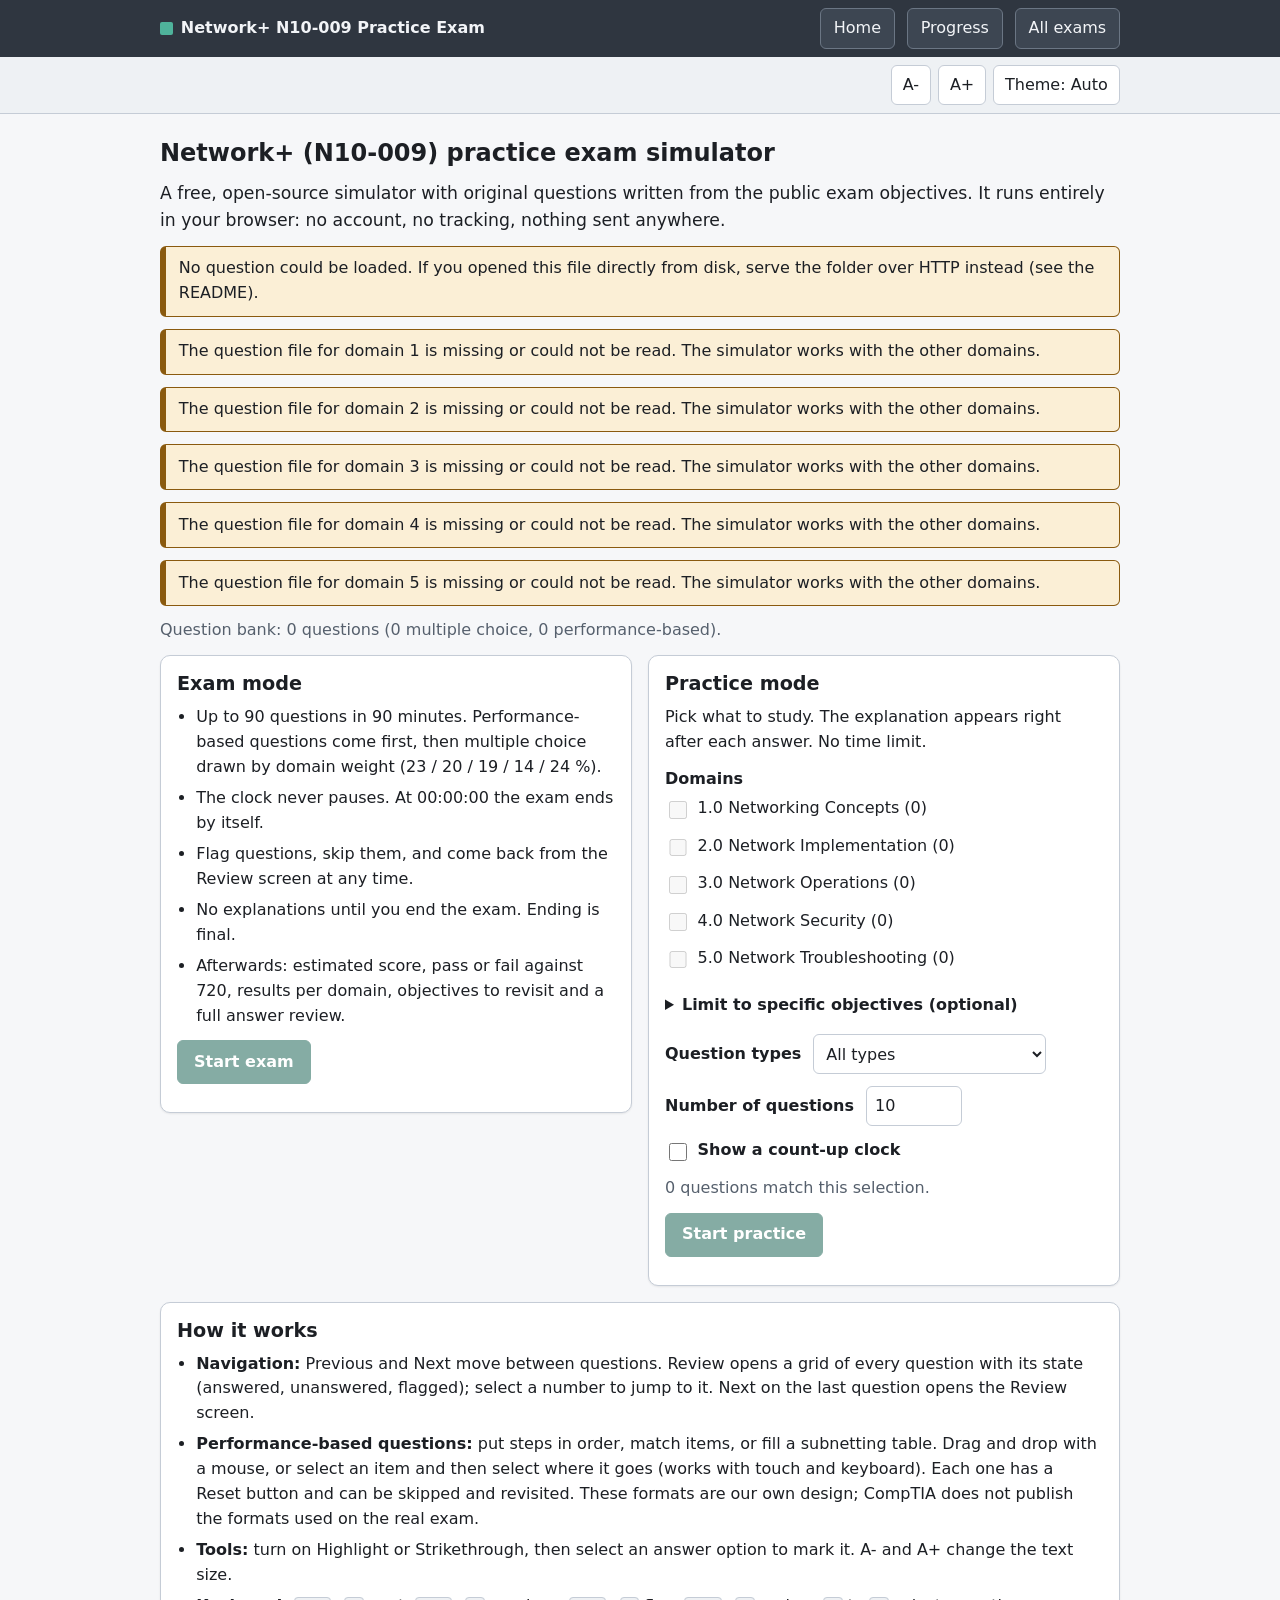
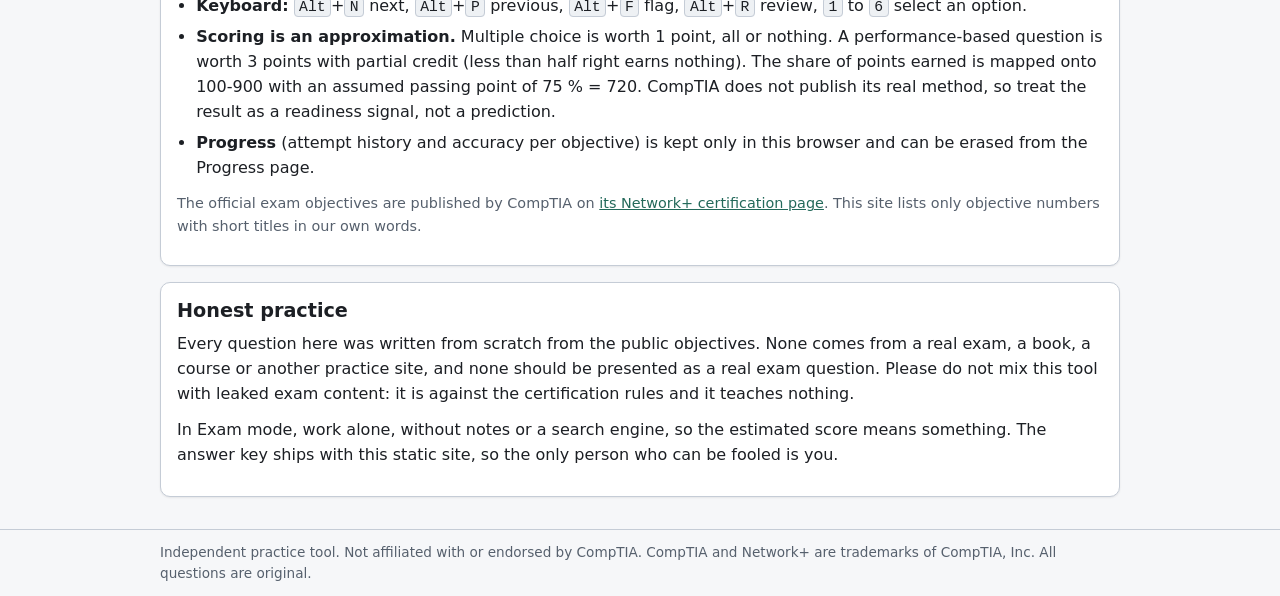
==== Network+-Exam-Practice/index.html @ fd9c5196 "Add Network+ simulator page structure" ====
<!doctype html>
<html lang="en" data-theme="auto" data-fs="1">
<head>
<meta charset="utf-8">
<meta http-equiv="Content-Security-Policy" content="default-src 'none'; script-src 'self'; style-src 'self'; img-src 'self' data:; connect-src 'self'; font-src 'self'; base-uri 'none'; form-action 'none'; manifest-src 'self'">
<meta name="viewport" content="width=device-width, initial-scale=1">
<meta name="referrer" content="no-referrer">
<meta name="color-scheme" content="light dark">
<meta name="description" content="Free, open-source practice exam simulator for CompTIA Network+ (N10-009): timed exam mode, practice mode with explanations, performance-based questions. Original questions only.">
<title>Network+ (N10-009) Practice Exam Simulator</title>
<link rel="icon" href="data:,">
<link rel="stylesheet" href="styles.css">
<script src="app.js" defer></script>
</head>
<body>
<a class="skip-link" href="#main">Skip to content</a>

<div id="app">
  <header class="topbar">
    <div class="topbar-inner">
      <p class="brand"><span class="brand-mark" aria-hidden="true"></span><span class="brand-name">Network+ N10-009 Practice Exam</span></p>
      <nav id="site-nav" class="site-nav" aria-label="Site">
        <button type="button" id="nav-home" class="chrome-btn">Home</button>
        <button type="button" id="nav-progress" class="chrome-btn">Progress</button>
        <a class="chrome-btn" href="../">All exams</a>
      </nav>
      <div id="session-status" class="session-status" hidden>
        <p id="status-pos" class="status-pos">Question 1 of 1</p>
        <div id="timer-box" class="timer-box">
          <span id="timer-label" class="timer-label">Time remaining</span>
          <span id="timer" class="timer" role="timer" aria-labelledby="timer-label">00:00:00</span>
          <button type="button" id="btn-timer-toggle" class="chrome-btn chrome-btn-small" aria-pressed="false">Hide</button>
        </div>
      </div>
    </div>
  </header>

  <div class="toolbar" role="toolbar" aria-label="Tools">
    <div class="toolbar-inner">
      <div id="session-tools" class="tool-group" hidden>
        <button type="button" id="btn-flag" class="tool-btn" aria-pressed="false"><span class="flag-icon" aria-hidden="true"></span>Flag for Review</button>
        <button type="button" id="btn-highlight" class="tool-btn" aria-pressed="false">Highlight</button>
        <button type="button" id="btn-strike" class="tool-btn" aria-pressed="false">Strikethrough</button>
      </div>
      <div class="tool-group tool-group-end">
        <button type="button" id="btn-font-dec" class="tool-btn" aria-label="Decrease text size">A-</button>
        <button type="button" id="btn-font-inc" class="tool-btn" aria-label="Increase text size">A+</button>
        <button type="button" id="btn-theme" class="tool-btn">Theme: Auto</button>
      </div>
    </div>
  </div>

  <main id="main" tabindex="-1">

    <section id="view-loading" class="view">
      <h1>Loading the question bank</h1>
      <p class="muted">This page needs JavaScript and must be served over HTTP (see the README to run it locally).</p>
    </section>

    <section id="view-home" class="view" hidden>
      <h1 id="home-title" tabindex="-1">Network+ (N10-009) practice exam simulator</h1>
      <p class="lead">A free, open-source simulator with original questions written from the public exam objectives. It runs entirely in your browser: no account, no tracking, nothing sent anywhere.</p>
      <div id="bank-notices"></div>
      <p id="bank-summary" class="muted"></p>

      <section id="resume-card" class="card card-accent" hidden aria-labelledby="resume-h">
        <h2 id="resume-h">Attempt in progress</h2>
        <p id="resume-text"></p>
        <div class="btn-row">
          <button type="button" id="btn-resume" class="btn btn-primary">Resume</button>
          <button type="button" id="btn-discard" class="btn">Discard</button>
        </div>
      </section>

      <div class="grid-2">
        <section class="card" aria-labelledby="exam-h">
          <h2 id="exam-h">Exam mode</h2>
          <ul class="plain-list">
            <li>Up to 90 questions in 90 minutes. Performance-based questions come first, then multiple choice drawn by domain weight (23 / 20 / 19 / 14 / 24 %).</li>
            <li>The clock never pauses. At 00:00:00 the exam ends by itself.</li>
            <li>Flag questions, skip them, and come back from the Review screen at any time.</li>
            <li>No explanations until you end the exam. Ending is final.</li>
            <li>Afterwards: estimated score, pass or fail against 720, results per domain, objectives to revisit and a full answer review.</li>
          </ul>
          <p id="exam-note" class="notice" hidden></p>
          <div class="btn-row">
            <button type="button" id="btn-start-exam" class="btn btn-primary">Start exam</button>
          </div>
        </section>

        <section class="card" aria-labelledby="practice-h">
          <h2 id="practice-h">Practice mode</h2>
          <p>Pick what to study. The explanation appears right after each answer. No time limit.</p>
          <div id="practice-form">
            <fieldset class="field">
              <legend>Domains</legend>
              <div id="practice-domains" class="check-list"></div>
            </fieldset>
            <details class="field">
              <summary>Limit to specific objectives (optional)</summary>
              <p class="muted small">Leave everything unchecked to use every objective of the selected domains.</p>
              <div id="practice-objectives"></div>
            </details>
            <div class="field field-inline">
              <label for="practice-types">Question types</label>
              <select id="practice-types">
                <option value="all">All types</option>
                <option value="mcq">Multiple choice only</option>
                <option value="pbq">Performance-based only</option>
              </select>
            </div>
            <div class="field field-inline">
              <label for="practice-count">Number of questions</label>
              <input type="number" id="practice-count" min="1" max="200" step="1" value="10" inputmode="numeric">
            </div>
            <div class="field">
              <label class="check"><input type="checkbox" id="practice-clock"> <span>Show a count-up clock</span></label>
            </div>
            <p id="practice-avail" class="muted" role="status"></p>
            <div class="btn-row">
              <button type="button" id="btn-start-practice" class="btn btn-primary">Start practice</button>
            </div>
          </div>
        </section>
      </div>

      <section class="card" aria-labelledby="how-h">
        <h2 id="how-h">How it works</h2>
        <ul class="plain-list">
          <li><strong>Navigation:</strong> Previous and Next move between questions. Review opens a grid of every question with its state (answered, unanswered, flagged); select a number to jump to it. Next on the last question opens the Review screen.</li>
          <li><strong>Performance-based questions:</strong> put steps in order, match items, or fill a subnetting table. Drag and drop with a mouse, or select an item and then select where it goes (works with touch and keyboard). Each one has a Reset button and can be skipped and revisited. These formats are our own design; CompTIA does not publish the formats used on the real exam.</li>
          <li><strong>Tools:</strong> turn on Highlight or Strikethrough, then select an answer option to mark it. A- and A+ change the text size.</li>
          <li><strong>Keyboard:</strong> <kbd>Alt</kbd>+<kbd>N</kbd> next, <kbd>Alt</kbd>+<kbd>P</kbd> previous, <kbd>Alt</kbd>+<kbd>F</kbd> flag, <kbd>Alt</kbd>+<kbd>R</kbd> review, <kbd>1</kbd> to <kbd>6</kbd> select an option.</li>
          <li><strong>Scoring is an approximation.</strong> Multiple choice is worth 1 point, all or nothing. A performance-based question is worth 3 points with partial credit (less than half right earns nothing). The share of points earned is mapped onto 100-900 with an assumed passing point of 75 % = 720. CompTIA does not publish its real method, so treat the result as a readiness signal, not a prediction.</li>
          <li><strong>Progress</strong> (attempt history and accuracy per objective) is kept only in this browser and can be erased from the Progress page.</li>
        </ul>
        <p class="muted small">The official exam objectives are published by CompTIA on <a href="https://www.comptia.org/en-us/certifications/network/" rel="noopener noreferrer">its Network+ certification page</a>. This site lists only objective numbers with short titles in our own words.</p>
      </section>

      <section class="card" aria-labelledby="honest-h">
        <h2 id="honest-h">Honest practice</h2>
        <p>Every question here was written from scratch from the public objectives. None comes from a real exam, a book, a course or another practice site, and none should be presented as a real exam question. Please do not mix this tool with leaked exam content: it is against the certification rules and it teaches nothing.</p>
        <p>In Exam mode, work alone, without notes or a search engine, so the estimated score means something. The answer key ships with this static site, so the only person who can be fooled is you.</p>
      </section>
    </section>

    <section id="view-item" class="view" hidden>
      <p id="session-note" class="notice" role="status" hidden></p>
      <article id="item" class="card item">
        <header class="item-head">
          <h1 id="item-title" tabindex="-1">Question</h1>
          <span id="item-kind" class="badge"></span>
          <span id="item-flagged" class="badge badge-flag" hidden>Flagged</span>
        </header>
        <div id="item-stem" class="stem"></div>
        <div id="item-exhibit"></div>
        <div id="item-body"></div>
        <div id="item-actions" class="btn-row" hidden>
          <button type="button" id="btn-check" class="btn btn-primary">Check answer</button>
        </div>
        <div id="item-feedback"></div>
      </article>
    </section>

    <section id="view-review" class="view" hidden>
      <h1 id="review-title" tabindex="-1">Review</h1>
      <p id="review-summary" class="muted"></p>
      <div id="review-filters" class="btn-row" role="group" aria-label="Filter questions">
        <button type="button" class="btn btn-toggle" data-filter="all" aria-pressed="true">All</button>
        <button type="button" class="btn btn-toggle" data-filter="unanswered" aria-pressed="false">Unanswered</button>
        <button type="button" class="btn btn-toggle" data-filter="flagged" aria-pressed="false">Flagged</button>
      </div>
      <div id="review-grid" class="review-grid"></div>
      <p id="review-empty" class="muted" hidden>No question matches this filter.</p>
      <div class="btn-row btn-row-spread">
        <button type="button" id="btn-back-to-item" class="btn">Return to question</button>
        <button type="button" id="btn-end" class="btn btn-danger">End Exam</button>
      </div>
    </section>

    <section id="view-report" class="view" hidden>
      <h1 id="report-title" tabindex="-1">Score report</h1>
      <div id="report-body"></div>
      <div class="btn-row">
        <button type="button" id="btn-review-answers" class="btn btn-primary">Review answers</button>
        <button type="button" id="btn-report-progress" class="btn">Progress</button>
        <button type="button" id="btn-new" class="btn">New attempt</button>
      </div>
    </section>

    <section id="view-answers" class="view" hidden>
      <h1 id="answers-title" tabindex="-1">Answer review</h1>
      <div id="answers-filters" class="btn-row" role="group" aria-label="Filter answers">
        <button type="button" class="btn btn-toggle" data-filter="all" aria-pressed="true">All</button>
        <button type="button" class="btn btn-toggle" data-filter="missed" aria-pressed="false">Missed only</button>
      </div>
      <div id="answers-list"></div>
      <div class="btn-row">
        <button type="button" id="btn-back-to-report" class="btn">Back to the report</button>
      </div>
    </section>

    <section id="view-progress" class="view" hidden>
      <h1 id="progress-title" tabindex="-1">Progress</h1>
      <p class="muted">Stored only in this browser (localStorage). Nothing is sent anywhere.</p>
      <h2>Attempts</h2>
      <div id="progress-attempts"></div>
      <h2>Accuracy per objective</h2>
      <div id="progress-objectives"></div>
      <div class="btn-row">
        <button type="button" id="btn-clear-data" class="btn btn-danger">Clear data</button>
      </div>
    </section>

  </main>

  <footer class="site-footer">
    <p>Independent practice tool. Not affiliated with or endorsed by CompTIA. CompTIA and Network+ are trademarks of CompTIA, Inc. All questions are original.</p>
  </footer>

  <nav id="navbar" class="navbar" aria-label="Question navigation" hidden>
    <div class="navbar-inner">
      <button type="button" id="btn-review" class="chrome-btn">Review</button>
      <span class="navbar-spacer"></span>
      <button type="button" id="btn-prev" class="chrome-btn">Previous</button>
      <button type="button" id="btn-next" class="chrome-btn chrome-btn-primary">Next</button>
    </div>
  </nav>
</div>

<div id="announcer" class="sr-only" role="status" aria-live="polite"></div>
<div id="timer-live" class="sr-only" role="status" aria-live="polite"></div>
<div id="dialog-root"></div>

<noscript><p class="noscript">This simulator needs JavaScript. No data leaves your browser.</p></noscript>
</body>
</html>
---- Network+-Exam-Practice/styles.css ----
/* Network+ practice exam simulator. Neutral slate / teal palette, light and dark. */

:root {
  --bg: #f6f7f9;
  --surface: #ffffff;
  --surface-2: #eef1f4;
  --chrome: #2f3640;
  --chrome-2: #3d4652;
  --chrome-text: #f2f4f7;
  --text: #1c1f24;
  --muted: #56606d;
  --border: #c5ccd6;
  --accent: #23695a;
  --accent-text: #ffffff;
  --accent-soft: #e2f1ed;
  --flag: #8a5a0f;
  --flag-soft: #fbefd6;
  --bad: #b42318;
  --bad-soft: #fde9e7;
  --good: #256b29;
  --good-soft: #e4f3e5;
  --highlight: #fff1a8;
  --highlight-text: #1c1f24;
  --timer-warn: #ffd27a;
  --timer-danger: #ffaba3;
  --focus: #23695a;
  --shadow: 0 1px 2px rgba(20, 22, 26, 0.08);
  --mono: ui-monospace, "Cascadia Mono", Consolas, "Liberation Mono", Menlo, monospace;
  --sans: system-ui, -apple-system, "Segoe UI", Roboto, "Helvetica Neue", Arial, sans-serif;
}

@media (prefers-color-scheme: dark) {
  :root:not([data-theme="light"]) {
    --bg: #14161a;
    --surface: #1e2127;
    --surface-2: #272b33;
    --chrome: #0e1013;
    --chrome-2: #23272e;
    --chrome-text: #e6e8eb;
    --text: #e6e8eb;
    --muted: #a3acb8;
    --border: #414855;
    --accent: #4fb39b;
    --accent-text: #0e1013;
    --accent-soft: #1d3530;
    --flag: #e0a84a;
    --flag-soft: #3a2f17;
    --bad: #f97066;
    --bad-soft: #3d1f1c;
    --good: #6cc070;
    --good-soft: #1d3320;
    --highlight: #6b5e12;
    --highlight-text: #f3f4f6;
    --focus: #7fd4bf;
    --shadow: none;
  }
}

:root[data-theme="dark"] {
  --bg: #14161a;
  --surface: #1e2127;
  --surface-2: #272b33;
  --chrome: #0e1013;
  --chrome-2: #23272e;
  --chrome-text: #e6e8eb;
  --text: #e6e8eb;
  --muted: #a3acb8;
  --border: #414855;
  --accent: #4fb39b;
  --accent-text: #0e1013;
  --accent-soft: #1d3530;
  --flag: #e0a84a;
  --flag-soft: #3a2f17;
  --bad: #f97066;
  --bad-soft: #3d1f1c;
  --good: #6cc070;
  --good-soft: #1d3320;
  --highlight: #6b5e12;
  --highlight-text: #f3f4f6;
  --focus: #7fd4bf;
  --shadow: none;
}

:root[data-theme="light"] { color-scheme: light; }
:root[data-theme="dark"] { color-scheme: dark; }

html { font-size: 100%; -webkit-text-size-adjust: 100%; }
html[data-fs="0"] { font-size: 90%; }
html[data-fs="2"] { font-size: 112.5%; }
html[data-fs="3"] { font-size: 125%; }
html[data-fs="4"] { font-size: 140%; }

*, *::before, *::after { box-sizing: border-box; }
[hidden] { display: none !important; }

body {
  margin: 0;
  background: var(--bg);
  color: var(--text);
  font-family: var(--sans);
  line-height: 1.55;
  overflow-wrap: anywhere;
}

#app { min-height: 100vh; display: flex; flex-direction: column; }
main { flex: 1 0 auto; width: 100%; max-width: 62rem; margin: 0 auto; padding: 1rem; }
main:focus { outline: none; }

h1 { font-size: 1.5rem; line-height: 1.25; margin: 0.5rem 0 0.75rem; }
h2 { font-size: 1.2rem; line-height: 1.3; margin: 1.25rem 0 0.5rem; }
h3 { font-size: 1.05rem; margin: 1rem 0 0.4rem; }
h1:focus, h2:focus { outline: none; }
p { margin: 0 0 0.75rem; }
a { color: var(--accent); }
code, kbd {
  font-family: var(--mono); font-size: 0.92em; background: var(--surface-2);
  border: 1px solid var(--border); border-radius: 4px; padding: 0.05em 0.3em;
}
.muted { color: var(--muted); }
.small { font-size: 0.9rem; }
.lead { font-size: 1.08rem; }

.sr-only {
  position: absolute; width: 1px; height: 1px; margin: -1px; padding: 0; overflow: hidden;
  clip: rect(0 0 0 0); clip-path: inset(50%); white-space: nowrap; border: 0;
}
.skip-link {
  position: absolute; left: 0.5rem; top: -4rem; z-index: 50; background: var(--surface); color: var(--text);
  padding: 0.5rem 0.75rem; border: 2px solid var(--focus); border-radius: 6px;
}
.skip-link:focus { top: 0.5rem; }

:focus-visible { outline: 3px solid var(--focus); outline-offset: 2px; }
.topbar :focus-visible, .navbar :focus-visible { outline-color: #9fe3d2; }

/* ---------- chrome ---------- */

.topbar { background: var(--chrome); color: var(--chrome-text); position: sticky; top: 0; z-index: 20; }
.topbar-inner, .toolbar-inner, .navbar-inner {
  max-width: 62rem; margin: 0 auto; padding: 0.5rem 1rem; display: flex; flex-wrap: wrap; align-items: center; gap: 0.5rem 0.75rem;
}
.brand { margin: 0; font-weight: 700; display: flex; align-items: center; gap: 0.5rem; flex: 1 1 auto; min-width: 0; }
.brand-mark { width: 0.8rem; height: 0.8rem; border-radius: 2px; background: #4fb39b; flex: none; }
.site-nav, .session-status { display: flex; flex-wrap: wrap; align-items: center; gap: 0.4rem 0.75rem; }
.status-pos { margin: 0; font-weight: 600; }
.timer-box { display: flex; align-items: center; gap: 0.4rem; }
.timer-label { font-size: 0.85rem; }
.timer { font-family: var(--mono); font-weight: 700; font-size: 1.05rem; min-width: 5.2em; text-align: center; }
.timer.is-warn { color: var(--timer-warn); }
.timer.is-danger { color: var(--timer-danger); }

.chrome-btn {
  font: inherit; color: var(--chrome-text); background: var(--chrome-2); border: 1px solid #6b7684; border-radius: 6px;
  padding: 0.45rem 0.8rem; min-height: 2.5rem; cursor: pointer; text-decoration: none; display: inline-flex; align-items: center;
}
.chrome-btn:hover { background: #4a5462; }
.chrome-btn:disabled { opacity: 0.5; cursor: not-allowed; }
.chrome-btn-small { min-height: 2rem; padding: 0.2rem 0.6rem; font-size: 0.9rem; }
.chrome-btn-primary { background: #2e7d6b; border-color: #58b7a1; color: #ffffff; font-weight: 600; }
.chrome-btn-primary:hover { background: #256b5b; }

.toolbar { background: var(--surface-2); border-bottom: 1px solid var(--border); }
.tool-group { display: flex; flex-wrap: wrap; gap: 0.4rem; }
.tool-group-end { margin-left: auto; }
.tool-btn {
  font: inherit; color: var(--text); background: var(--surface); border: 1px solid var(--border); border-radius: 6px;
  padding: 0.35rem 0.7rem; min-height: 2.5rem; cursor: pointer; display: inline-flex; align-items: center; gap: 0.4rem;
}
.tool-btn:hover { border-color: var(--accent); }
.tool-btn:disabled { opacity: 0.5; cursor: not-allowed; }
.tool-btn[aria-pressed="true"] { background: var(--accent); color: var(--accent-text); border-color: var(--accent); font-weight: 600; }
.flag-icon { width: 0.7rem; height: 0.8rem; border: 2px solid currentColor; border-radius: 1px; display: inline-block; }
#btn-flag[aria-pressed="true"] .flag-icon { background: currentColor; }

.navbar { background: var(--chrome); color: var(--chrome-text); position: sticky; bottom: 0; z-index: 20; }
.navbar-spacer { flex: 1 1 auto; }

.site-footer { border-top: 1px solid var(--border); color: var(--muted); font-size: 0.85rem; }
.site-footer p { max-width: 62rem; margin: 0 auto; padding: 0.75rem 1rem; }

/* ---------- generic blocks ---------- */

.card {
  background: var(--surface); border: 1px solid var(--border); border-radius: 10px; padding: 1rem;
  margin: 0 0 1rem; box-shadow: var(--shadow); min-width: 0;
}
.card > h2:first-child { margin-top: 0; }
.card-accent { border-left: 6px solid var(--accent); }
.grid-2 { display: grid; grid-template-columns: repeat(auto-fit, minmax(min(100%, 19rem), 1fr)); gap: 1rem; align-items: start; }
.grid-2 > .card { margin: 0; }
.grid-2 { margin-bottom: 1rem; }
.plain-list { margin: 0 0 0.75rem; padding-left: 1.2rem; }
.plain-list li { margin-bottom: 0.4rem; }
.notice {
  background: var(--flag-soft); border: 1px solid var(--flag); border-left-width: 6px; border-radius: 6px;
  padding: 0.6rem 0.8rem; color: var(--text);
}

.btn-row { display: flex; flex-wrap: wrap; gap: 0.5rem; margin: 0.75rem 0; }
.btn-row-spread { justify-content: space-between; }
.btn {
  font: inherit; color: var(--text); background: var(--surface); border: 1px solid var(--border); border-radius: 6px;
  padding: 0.5rem 1rem; min-height: 2.75rem; cursor: pointer;
}
.btn:hover { border-color: var(--accent); }
.btn:disabled { opacity: 0.55; cursor: not-allowed; }
.btn-primary { background: var(--accent); border-color: var(--accent); color: var(--accent-text); font-weight: 600; }
.btn-danger { border-color: var(--bad); color: var(--bad); font-weight: 600; }
.btn-toggle[aria-pressed="true"] { background: var(--accent); border-color: var(--accent); color: var(--accent-text); font-weight: 600; }
.mini-btn {
  font: inherit; font-size: 0.9rem; color: var(--text); background: var(--surface); border: 1px solid var(--border);
  border-radius: 6px; padding: 0.3rem 0.6rem; min-height: 2.5rem; min-width: 2.75rem; cursor: pointer;
}
.mini-btn:disabled { opacity: 0.45; cursor: not-allowed; }

.field { border: 0; padding: 0; margin: 0 0 0.75rem; min-width: 0; }
.field legend, .field > label, summary { font-weight: 600; padding: 0; }
summary { cursor: pointer; padding: 0.3rem 0; }
.field-inline { display: flex; flex-wrap: wrap; align-items: center; gap: 0.4rem 0.75rem; }
.check-list, .obj-group { display: flex; flex-direction: column; gap: 0.15rem; }
.obj-group { margin-top: 0.5rem; }
.check { display: flex; align-items: flex-start; gap: 0.5rem; padding: 0.3rem 0; font-weight: 400; cursor: pointer; }
.check input { margin-top: 0.3rem; flex: none; width: 1.1rem; height: 1.1rem; accent-color: var(--accent); }
select, input[type="number"], input[type="text"] {
  font: inherit; color: var(--text); background: var(--surface); border: 1px solid var(--border); border-radius: 6px;
  padding: 0.4rem 0.5rem; min-height: 2.5rem; max-width: 100%;
}
input[type="number"] { width: 6rem; }

/* ---------- item ---------- */

.item-head { display: flex; flex-wrap: wrap; align-items: center; gap: 0.5rem; margin-bottom: 0.75rem; }
.item-head h1, .item-head h2 { font-size: 1.05rem; margin: 0; color: var(--muted); }
.badge {
  font-size: 0.8rem; font-weight: 600; border: 1px solid var(--border); border-radius: 999px; padding: 0.1rem 0.6rem; color: var(--muted);
}
.badge-flag { border-color: var(--flag); color: var(--flag); background: var(--flag-soft); }
.stem { font-size: 1.05rem; margin-bottom: 1rem; }

.exhibit { margin: 0 0 1rem; border: 1px solid var(--border); border-radius: 8px; overflow: hidden; }
.exhibit figcaption { background: var(--surface-2); padding: 0.35rem 0.75rem; font-weight: 600; font-size: 0.9rem; border-bottom: 1px solid var(--border); }
.exhibit-pre {
  margin: 0; padding: 0.75rem; font-family: var(--mono); font-size: 0.88rem; line-height: 1.45; overflow-x: auto;
  white-space: pre; overflow-wrap: normal; background: var(--surface);
}

.options { border: 0; padding: 0; margin: 0; min-width: 0; }
.options legend { font-weight: 600; color: var(--muted); padding: 0; margin-bottom: 0.5rem; }
.opt {
  display: flex; align-items: flex-start; gap: 0.6rem; padding: 0.7rem 0.75rem; margin-bottom: 0.5rem; min-height: 2.75rem;
  border: 1px solid var(--border); border-radius: 8px; cursor: pointer; background: var(--surface);
}
.opt:hover { border-color: var(--accent); }
.opt:has(input:checked) { border-color: var(--accent); background: var(--accent-soft); box-shadow: inset 4px 0 0 var(--accent); }
.opt:has(input:focus-visible) { outline: 3px solid var(--focus); outline-offset: 2px; }
.opt input { margin-top: 0.3rem; flex: none; width: 1.15rem; height: 1.15rem; accent-color: var(--accent); }
.opt-letter { font-weight: 700; flex: none; }
.opt-text { min-width: 0; }
.opt.is-hl .opt-text { background: var(--highlight); color: var(--highlight-text); border-radius: 3px; padding: 0 0.2rem; }
.opt.is-st .opt-text { text-decoration: line-through; text-decoration-thickness: 2px; color: var(--muted); }
.item[data-tool="h"] .opt, .item[data-tool="s"] .opt { cursor: cell; }
.hint { color: var(--bad); font-weight: 600; min-height: 1.2rem; }

/* ---------- performance-based ---------- */

.pbq-prompt { font-weight: 600; }
.order-list { list-style: none; margin: 0; padding: 0; }
.order-row {
  display: flex; align-items: center; gap: 0.5rem; padding: 0.4rem; margin-bottom: 0.4rem; background: var(--surface);
  border: 1px solid var(--border); border-radius: 8px; cursor: grab;
}
.order-row.is-selected { border-color: var(--accent); background: var(--accent-soft); box-shadow: inset 4px 0 0 var(--accent); }
.order-row.is-dragging { opacity: 0.5; }
.order-pos {
  flex: none; width: 2rem; height: 2rem; border-radius: 50%; background: var(--surface-2); border: 1px solid var(--border);
  display: inline-flex; align-items: center; justify-content: center; font-weight: 700;
}
.order-pick {
  flex: 1 1 auto; min-width: 0; text-align: left; font: inherit; color: var(--text); background: transparent; border: 0;
  padding: 0.4rem 0.25rem; min-height: 2.5rem; cursor: pointer; border-radius: 4px;
}
.order-moves { flex: none; display: flex; gap: 0.25rem; }

.match { display: grid; grid-template-columns: minmax(0, 3fr) minmax(0, 2fr); gap: 1rem; align-items: start; }
.match-rows { list-style: none; margin: 0; padding: 0; }
.match-row {
  display: grid; grid-template-columns: minmax(0, 1fr) minmax(0, 1fr) auto; gap: 0.5rem; align-items: center;
  padding: 0.4rem 0; border-bottom: 1px solid var(--border);
}
.match-left { font-weight: 600; min-width: 0; }
.slot {
  font: inherit; color: var(--muted); background: var(--surface-2); border: 2px dashed var(--border); border-radius: 8px;
  padding: 0.4rem 0.6rem; min-height: 2.75rem; text-align: left; cursor: pointer; min-width: 0; width: 100%;
}
.slot.is-filled { color: var(--text); background: var(--accent-soft); border-style: solid; border-color: var(--accent); }
.match-pool {
  display: flex; flex-wrap: wrap; gap: 0.5rem; align-content: flex-start; padding: 0.6rem; border: 1px solid var(--border);
  border-radius: 8px; background: var(--surface-2); position: sticky; top: 4.5rem;
}
.chip {
  font: inherit; color: var(--text); background: var(--surface); border: 1px solid var(--border); border-radius: 8px;
  padding: 0.4rem 0.7rem; min-height: 2.75rem; cursor: grab; text-align: left; max-width: 100%;
}
.chip.is-selected { background: var(--accent); border-color: var(--accent); color: var(--accent-text); font-weight: 600; }
.chip.is-used { border-style: dashed; color: var(--muted); }
.chip.is-selected.is-used { color: var(--accent-text); }

.subnet-table { width: 100%; border-collapse: collapse; }
.subnet-table th, .subnet-table td { padding: 0.35rem; text-align: left; vertical-align: middle; border-bottom: 1px solid var(--border); }
.subnet-table thead th { font-size: 0.85rem; color: var(--muted); }
.cell-input { width: 100%; min-width: 0; font-family: var(--mono) !important; font-size: 0.9rem !important; }
.cell-label { display: none; font-size: 0.8rem; color: var(--muted); }

/* ---------- solution ---------- */

.solution { margin-top: 0.5rem; }
#item-feedback:focus { outline: none; }
.verdict { padding: 0.5rem 0.75rem; border-radius: 6px; border: 1px solid var(--border); border-left-width: 6px; }
.verdict.is-correct { border-color: var(--good); background: var(--good-soft); }
.verdict.is-wrong { border-color: var(--bad); background: var(--bad-soft); }
.sol-options { list-style: none; margin: 0 0 1rem; padding: 0; }
.sol-opt { border: 1px solid var(--border); border-left-width: 6px; border-radius: 8px; padding: 0.6rem 0.75rem; margin-bottom: 0.5rem; }
.sol-opt.is-correct { border-color: var(--good); }
.sol-opt.is-wrong { border-color: var(--bad); }
.sol-opt-head { display: flex; flex-wrap: wrap; gap: 0.4rem 0.6rem; align-items: baseline; margin: 0 0 0.25rem; font-weight: 600; }
.sol-why { margin: 0; color: var(--muted); }
.tag { font-size: 0.78rem; font-weight: 700; border-radius: 999px; padding: 0.05rem 0.55rem; border: 1px solid currentColor; white-space: nowrap; }
.tag-correct { color: var(--good); background: var(--good-soft); }
.tag-wrong { color: var(--bad); background: var(--bad-soft); }
.tag-yours { color: var(--text); background: var(--surface-2); }
.explanation { border-top: 1px solid var(--border); margin-top: 1rem; }
.cell-mine { font-family: var(--mono); display: block; }
.cell-key { display: block; font-size: 0.85rem; color: var(--muted); font-family: var(--mono); }

.table-wrap { overflow-x: auto; margin: 0 0 1rem; border: 1px solid var(--border); border-radius: 8px; max-width: 100%; }
.data-table { border-collapse: collapse; width: 100%; overflow-wrap: normal; }
.data-table th, .data-table td { padding: 0.45rem 0.6rem; text-align: left; vertical-align: top; border-bottom: 1px solid var(--border); }
.data-table thead th { background: var(--surface-2); font-size: 0.88rem; }
.data-table tbody tr:last-child th, .data-table tbody tr:last-child td { border-bottom: 0; }

/* ---------- review grid ---------- */

.review-grid { display: grid; grid-template-columns: repeat(auto-fill, minmax(8.5rem, 1fr)); gap: 0.5rem; margin: 0.75rem 0; }
.review-cell {
  font: inherit; color: var(--text); background: var(--surface); border: 1px solid var(--border); border-left-width: 6px; border-radius: 8px;
  padding: 0.5rem 0.6rem; min-height: 3.5rem; text-align: left; cursor: pointer; display: flex; flex-direction: column; gap: 0.1rem;
}
.review-cell:hover { border-color: var(--accent); }
.review-cell.is-answered { border-left-color: var(--accent); }
.review-cell.is-unanswered { border-left-color: var(--bad); }
.cell-num { font-weight: 700; }
.cell-state { font-size: 0.85rem; color: var(--muted); }
.review-cell.is-unanswered .cell-state { color: var(--bad); font-weight: 600; }
.cell-flag { font-size: 0.85rem; color: var(--flag); font-weight: 700; }

/* ---------- report and progress ---------- */

.score-label { color: var(--muted); margin-bottom: 0.25rem; }
.score-value { font-size: 3rem; font-weight: 800; line-height: 1.1; margin: 0 0 0.25rem; }
.result { font-weight: 700; }
.result.is-pass { color: var(--good); }
.result.is-fail { color: var(--bad); }
.scale { position: relative; height: 0.9rem; background: var(--surface-2); border: 1px solid var(--border); border-radius: 999px; margin: 1rem 0.5rem 0.25rem; }
.scale-pass { position: absolute; top: -0.35rem; bottom: -0.35rem; width: 2px; background: var(--text); }
.scale-marker {
  position: absolute; top: 50%; width: 1.1rem; height: 1.1rem; margin: -0.55rem 0 0 -0.55rem; border-radius: 50%;
  background: var(--accent); border: 2px solid var(--surface);
}
.scale-legend { display: flex; justify-content: space-between; margin: 0 0.5rem 0.75rem; }
.bar { display: inline-block; width: 100%; max-width: 12rem; height: 0.6rem; background: var(--surface-2); border: 1px solid var(--border); border-radius: 999px; overflow: hidden; vertical-align: middle; }
.bar-fill { display: block; height: 100%; background: var(--accent); }
.bar.is-low .bar-fill { background: var(--bad); }
.bar-cell { min-width: 9rem; }
.bar-num { display: inline-block; min-width: 3.5rem; font-weight: 600; }
.obj-list { list-style: none; margin: 0 0 1rem; padding: 0; }
.obj-row {
  display: grid; grid-template-columns: minmax(0, 2fr) minmax(0, 1.3fr) minmax(0, 1fr); gap: 0.25rem 0.75rem; align-items: center;
  padding: 0.45rem 0; border-bottom: 1px solid var(--border);
}

/* ---------- dialog ---------- */

.dialog-backdrop {
  position: fixed; inset: 0; z-index: 100; background: rgba(10, 12, 15, 0.6); display: flex; align-items: center; justify-content: center; padding: 1rem;
}
.dialog {
  background: var(--surface); color: var(--text); border: 1px solid var(--border); border-radius: 12px; padding: 1.25rem;
  width: 100%; max-width: 30rem; max-height: 90vh; overflow-y: auto; box-shadow: 0 12px 40px rgba(0, 0, 0, 0.35);
}
.dialog h2 { margin-top: 0; }
.dialog-actions { display: flex; flex-wrap: wrap; justify-content: flex-end; gap: 0.5rem; margin-top: 1rem; }

.noscript { max-width: 62rem; margin: 1rem auto; padding: 0 1rem; font-weight: 600; }

/* ---------- landing pages ---------- */

.landing { max-width: 46rem; }
.exam-list { list-style: none; margin: 0; padding: 0; }
.exam-link { font-size: 1.15rem; font-weight: 700; }

/* ---------- small screens ---------- */

@media (max-width: 44rem) {
  main { padding: 0.75rem; }
  .topbar-inner, .toolbar-inner, .navbar-inner { padding: 0.4rem 0.75rem; }
  .brand-name { font-size: 0.95rem; }
  .timer-label { display: none; }
  .tool-btn, .chrome-btn { padding-left: 0.6rem; padding-right: 0.6rem; }
  .match { grid-template-columns: minmax(0, 1fr); }
  .match-pool { order: -1; top: 3.2rem; z-index: 5; max-height: 40vh; overflow-y: auto; }
  .match-row { grid-template-columns: minmax(0, 1fr) auto; }
  .match-left { grid-column: 1 / -1; }
  .subnet-table, .subnet-table tbody, .subnet-table tr, .subnet-table th, .subnet-table td { display: block; width: 100%; }
  .subnet-table thead { display: none; }
  .subnet-table tr { border: 1px solid var(--border); border-radius: 8px; padding: 0.5rem; margin-bottom: 0.75rem; }
  .subnet-table th, .subnet-table td { border-bottom: 0; padding: 0.2rem 0; }
  .cell-label { display: block; }
  .obj-row { grid-template-columns: minmax(0, 1fr); }
  .score-value { font-size: 2.4rem; }
  .order-row { flex-wrap: wrap; }
  .order-pick { flex-basis: calc(100% - 3rem); }
  .order-moves { margin-left: auto; }
}

@media (prefers-reduced-motion: no-preference) {
  .btn, .tool-btn, .chrome-btn, .opt, .review-cell { transition: border-color 0.12s ease, background-color 0.12s ease; }
}

@media print {
  .topbar, .toolbar, .navbar, .btn-row, .skip-link { display: none !important; }
  body { background: #ffffff; color: #000000; }
}
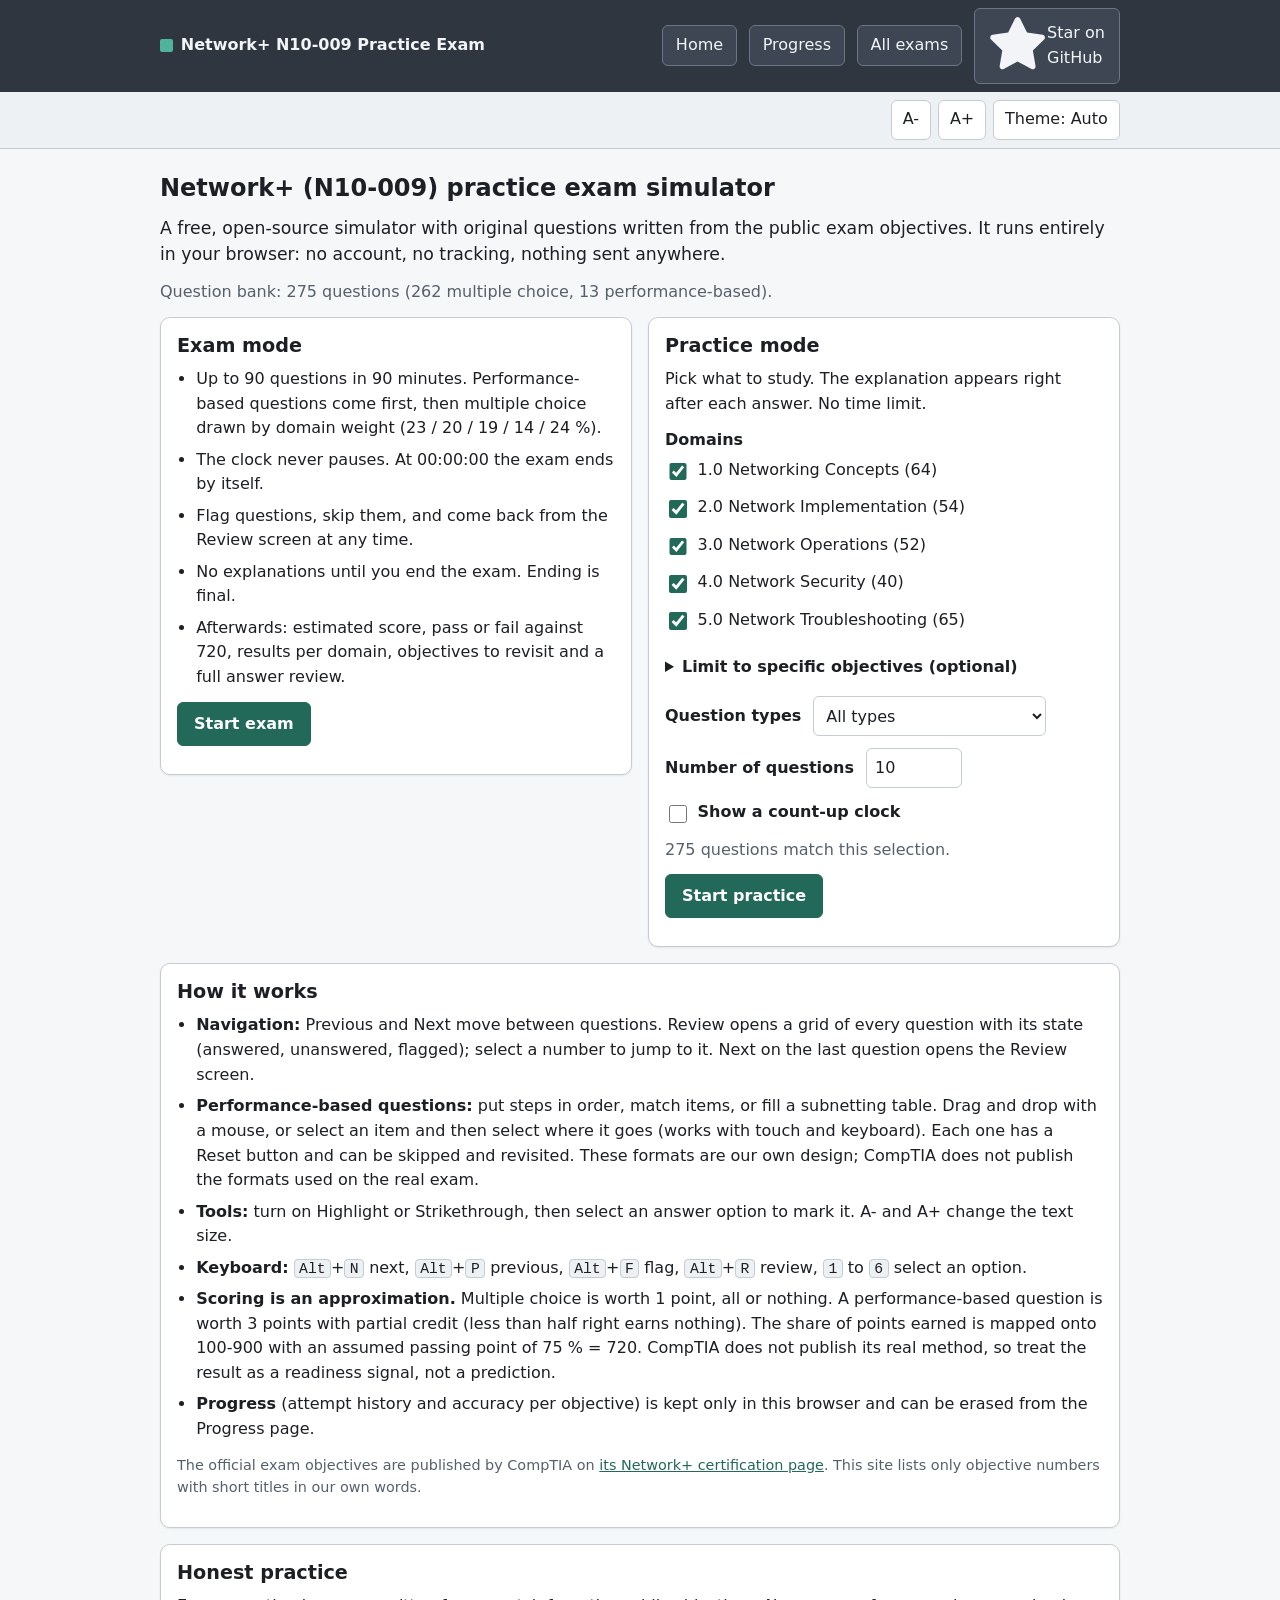
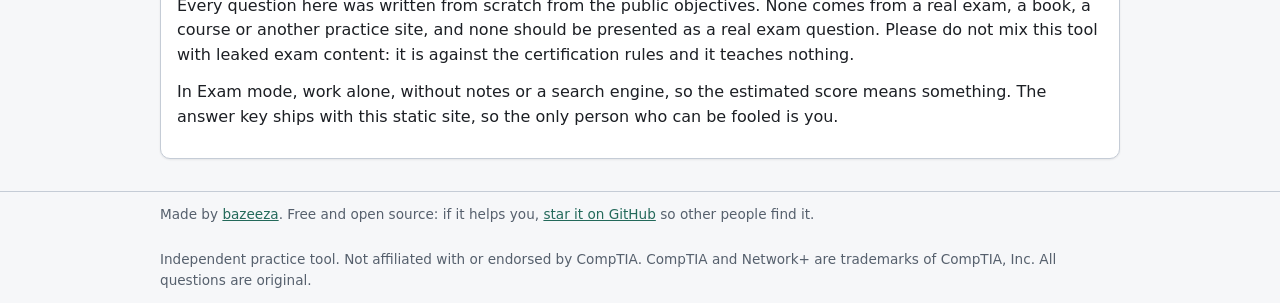
==== commit 779072da: "Add Star on GitHub button to the top bar" ====
--- a/Network+-Exam-Practice/index.html
+++ b/Network+-Exam-Practice/index.html
@@ -23,6 +23,7 @@
         <button type="button" id="nav-home" class="chrome-btn">Home</button>
         <button type="button" id="nav-progress" class="chrome-btn">Progress</button>
         <a class="chrome-btn" href="../">All exams</a>
+        <a class="chrome-btn gh-star" href="https://github.com/Bazeeza/Comptia-Exam-Practice" target="_blank" rel="noopener" aria-label="Star this project on GitHub"><svg viewBox="0 0 16 16" aria-hidden="true"><path fill="currentColor" d="M8 .25a.75.75 0 0 1 .67.42l1.88 3.81 4.2.61a.75.75 0 0 1 .42 1.28l-3.04 2.96.72 4.19a.75.75 0 0 1-1.09.79L8 12.33l-3.76 1.98a.75.75 0 0 1-1.09-.79l.72-4.19L.83 6.37a.75.75 0 0 1 .42-1.28l4.2-.61L7.33.67A.75.75 0 0 1 8 .25Z"/></svg><span>Star on GitHub</span></a>
       </nav>
       <div id="session-status" class="session-status" hidden>
         <p id="status-pos" class="status-pos">Question 1 of 1</p>
@@ -215,6 +216,7 @@
   </main>
 
   <footer class="site-footer">
+    <p class="credit">Made by <a href="https://github.com/Bazeeza" target="_blank" rel="noopener">bazeeza</a>. Free and open source: if it helps you, <a href="https://github.com/Bazeeza/Comptia-Exam-Practice" target="_blank" rel="noopener">star it on GitHub</a> so other people find it.</p>
     <p>Independent practice tool. Not affiliated with or endorsed by CompTIA. CompTIA and Network+ are trademarks of CompTIA, Inc. All questions are original.</p>
   </footer>
 
--- a/Network+-Exam-Practice/styles.css
+++ b/Network+-Exam-Practice/styles.css
@@ -264,22 +264,11 @@
 /* ---------- performance-based ---------- */
 
 .pbq-prompt { font-weight: 600; }
-.order-list { list-style: none; margin: 0; padding: 0; }
-.order-row {
-  display: flex; align-items: center; gap: 0.5rem; padding: 0.4rem; margin-bottom: 0.4rem; background: var(--surface);
-  border: 1px solid var(--border); border-radius: 8px; cursor: grab;
-}
-.order-row.is-selected { border-color: var(--accent); background: var(--accent-soft); box-shadow: inset 4px 0 0 var(--accent); }
-.order-row.is-dragging { opacity: 0.5; }
-.order-pos {
-  flex: none; width: 2rem; height: 2rem; border-radius: 50%; background: var(--surface-2); border: 1px solid var(--border);
-  display: inline-flex; align-items: center; justify-content: center; font-weight: 700;
-}
-.order-pick {
-  flex: 1 1 auto; min-width: 0; text-align: left; font: inherit; color: var(--text); background: transparent; border: 0;
-  padding: 0.4rem 0.25rem; min-height: 2.5rem; cursor: pointer; border-radius: 4px;
-}
-.order-moves { flex: none; display: flex; gap: 0.25rem; }
+.order-slots .match-row { grid-template-columns: 2.25rem minmax(0, 1fr) auto; }
+.order-num {
+  width: 2rem; height: 2rem; border-radius: 50%; background: var(--surface-2); border: 1px solid var(--border);
+  display: inline-flex; align-items: center; justify-content: center;
+}
 
 .match { display: grid; grid-template-columns: minmax(0, 3fr) minmax(0, 2fr); gap: 1rem; align-items: start; }
 .match-rows { list-style: none; margin: 0; padding: 0; }
@@ -417,9 +406,6 @@
   .cell-label { display: block; }
   .obj-row { grid-template-columns: minmax(0, 1fr); }
   .score-value { font-size: 2.4rem; }
-  .order-row { flex-wrap: wrap; }
-  .order-pick { flex-basis: calc(100% - 3rem); }
-  .order-moves { margin-left: auto; }
 }
 
 @media (prefers-reduced-motion: no-preference) {
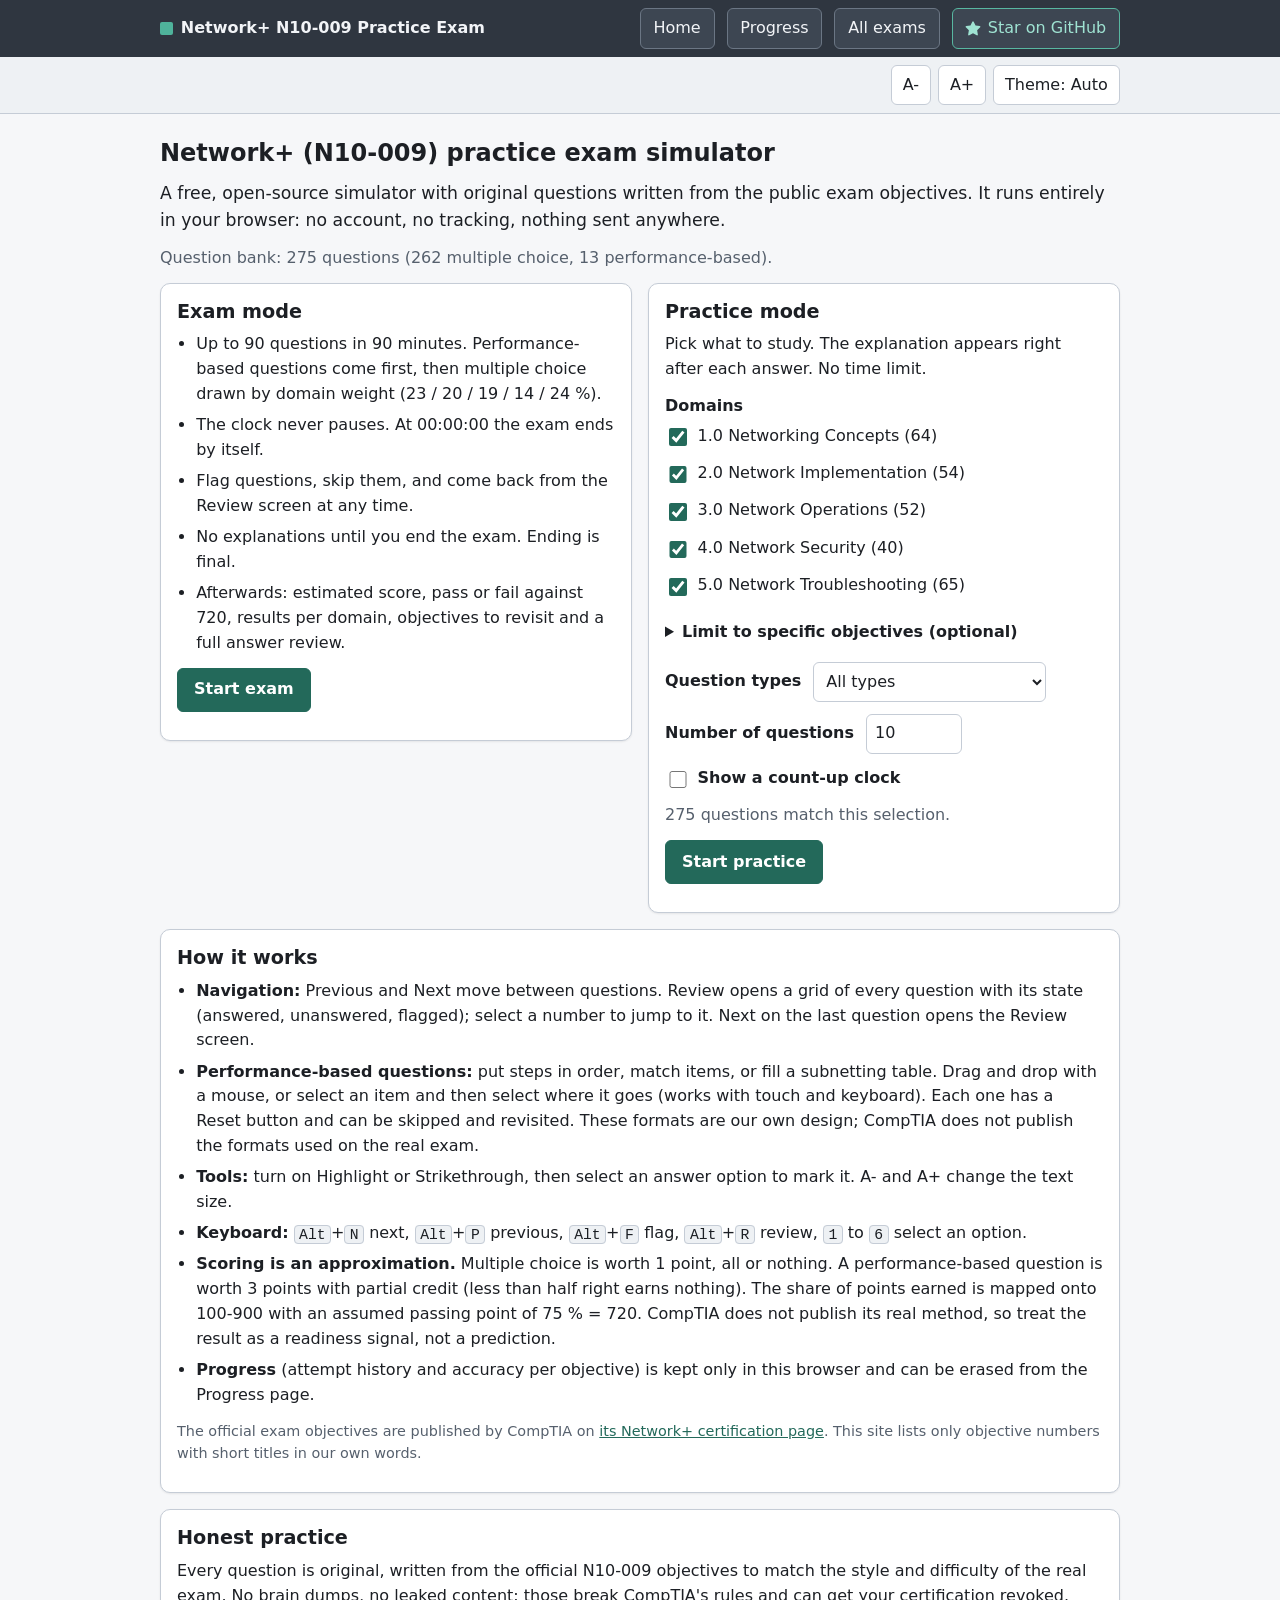
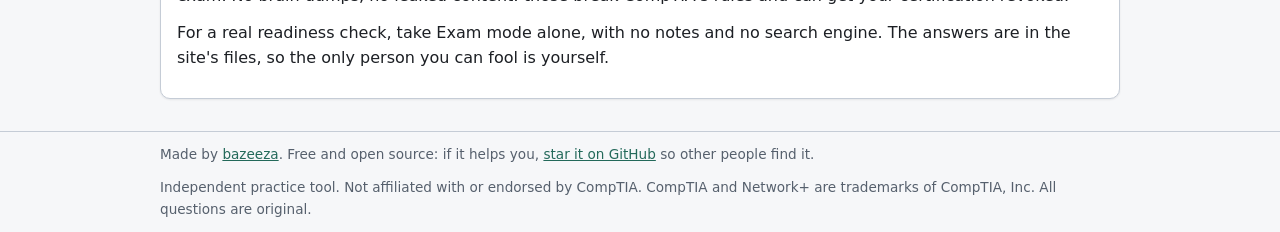
==== commit 03887990: "Reword the honest practice section" ====
--- a/Network+-Exam-Practice/index.html
+++ b/Network+-Exam-Practice/index.html
@@ -140,8 +140,8 @@
 
       <section class="card" aria-labelledby="honest-h">
         <h2 id="honest-h">Honest practice</h2>
-        <p>Every question here was written from scratch from the public objectives. None comes from a real exam, a book, a course or another practice site, and none should be presented as a real exam question. Please do not mix this tool with leaked exam content: it is against the certification rules and it teaches nothing.</p>
-        <p>In Exam mode, work alone, without notes or a search engine, so the estimated score means something. The answer key ships with this static site, so the only person who can be fooled is you.</p>
+        <p>Every question is original, written from the official N10-009 objectives to match the style and difficulty of the real exam. No brain dumps, no leaked content: those break CompTIA's rules and can get your certification revoked.</p>
+        <p>For a real readiness check, take Exam mode alone, with no notes and no search engine. The answers are in the site's files, so the only person you can fool is yourself.</p>
       </section>
     </section>
 
--- a/Network+-Exam-Practice/styles.css
+++ b/Network+-Exam-Practice/styles.css
@@ -416,3 +416,11 @@
   .topbar, .toolbar, .navbar, .btn-row, .skip-link { display: none !important; }
   body { background: #ffffff; color: #000000; }
 }
+
+/* ---------- GitHub star and credit ---------- */
+
+.gh-star { gap: 0.4rem; border-color: #58b7a1; color: #9fe3d2; white-space: nowrap; }
+.gh-star svg { width: 1rem; height: 1rem; flex: none; }
+.gh-star:hover { background: #2e7d6b; color: #ffffff; }
+.site-footer .credit { padding-bottom: 0; }
+@media (max-width: 560px) { .gh-star span { position: absolute; width: 1px; height: 1px; overflow: hidden; clip: rect(0 0 0 0); white-space: nowrap; } }
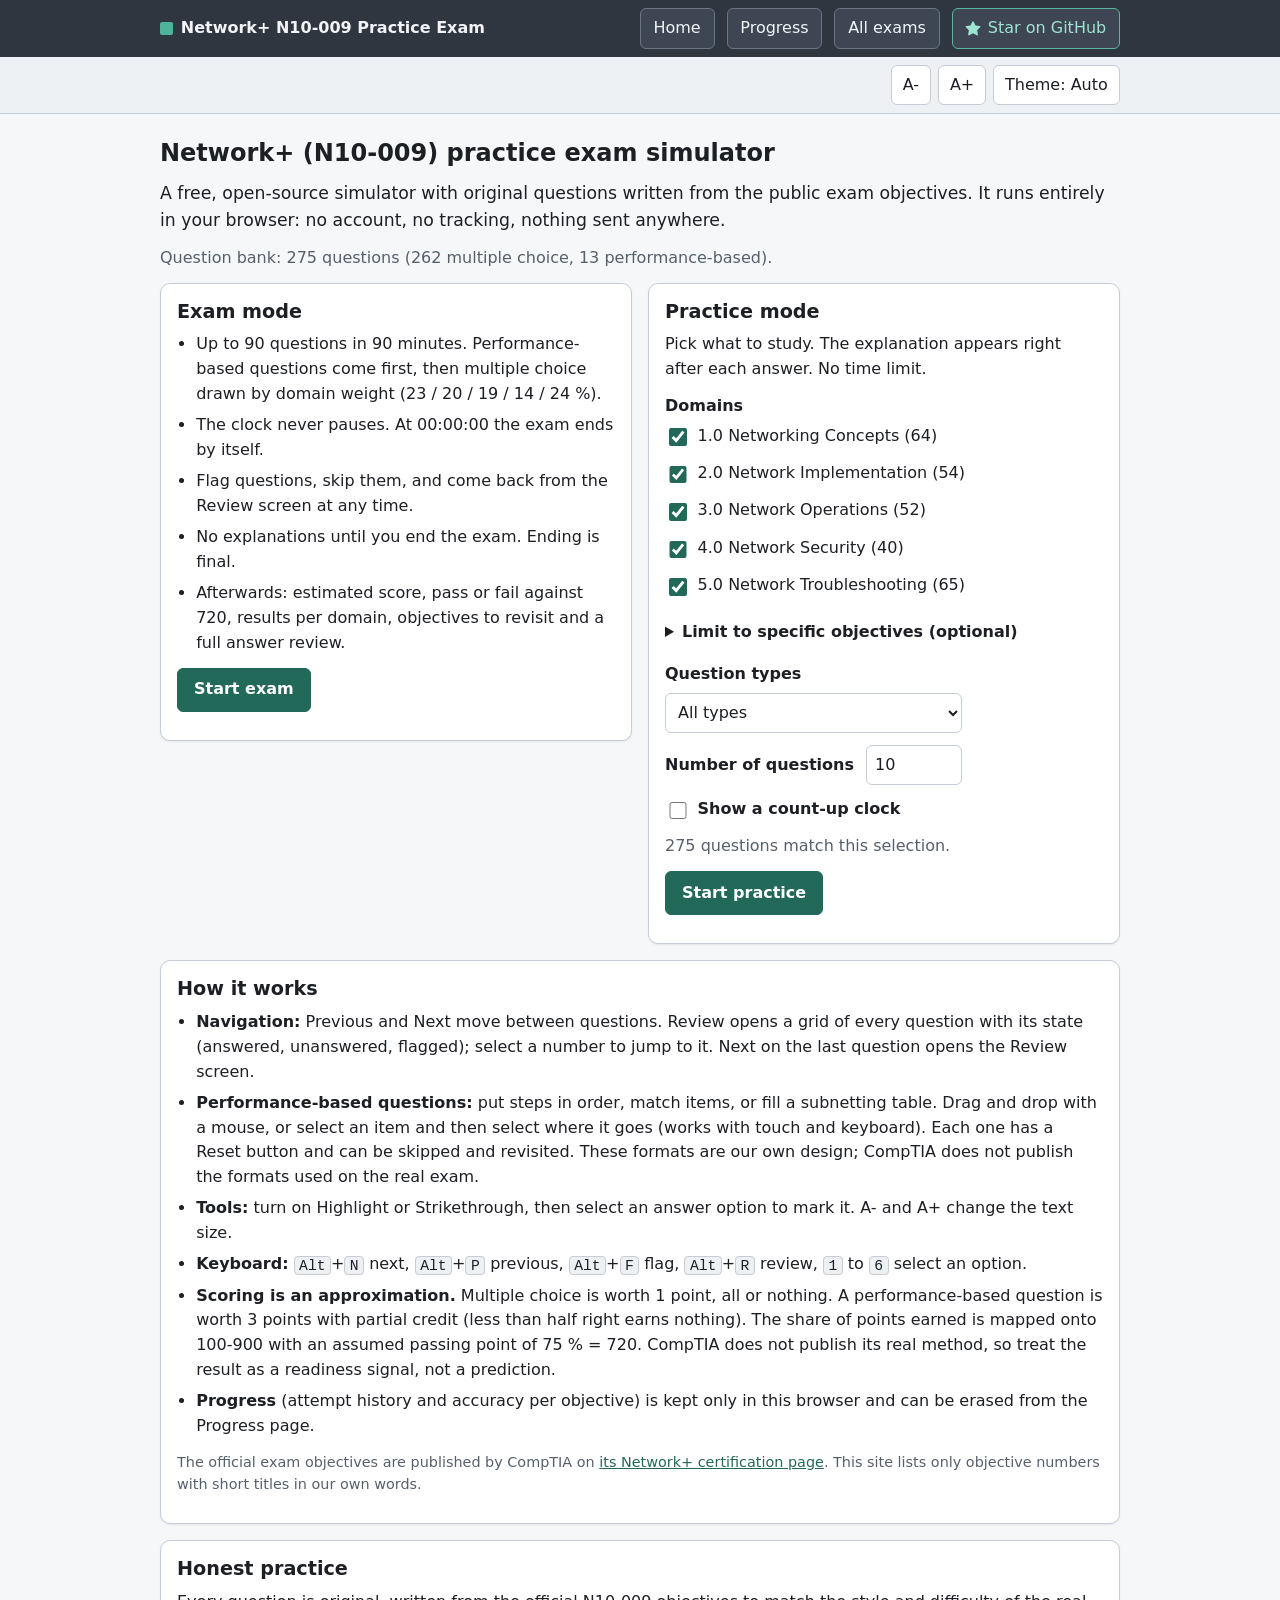
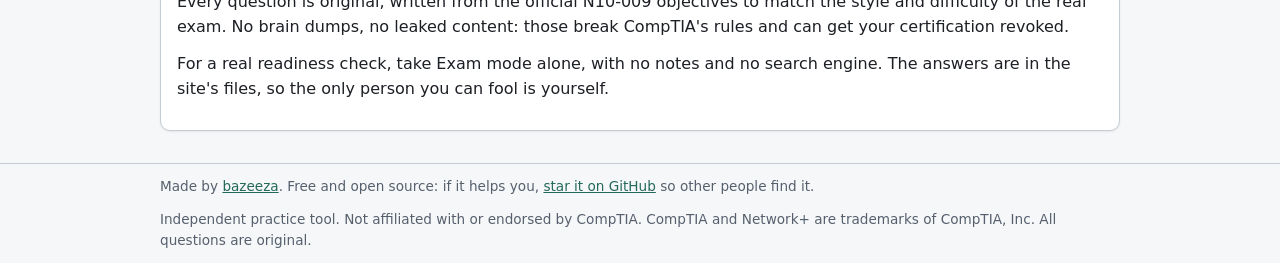
==== commit 0bc0f69c: "Offer quick drills in Practice mode and keep them out of Exam mode" ====
--- a/Network+-Exam-Practice/index.html
+++ b/Network+-Exam-Practice/index.html
@@ -108,6 +108,7 @@
                 <option value="all">All types</option>
                 <option value="mcq">Multiple choice only</option>
                 <option value="pbq">Performance-based only</option>
+                <option value="drill">Quick drills: ports and acronyms</option>
               </select>
             </div>
             <div class="field field-inline">
